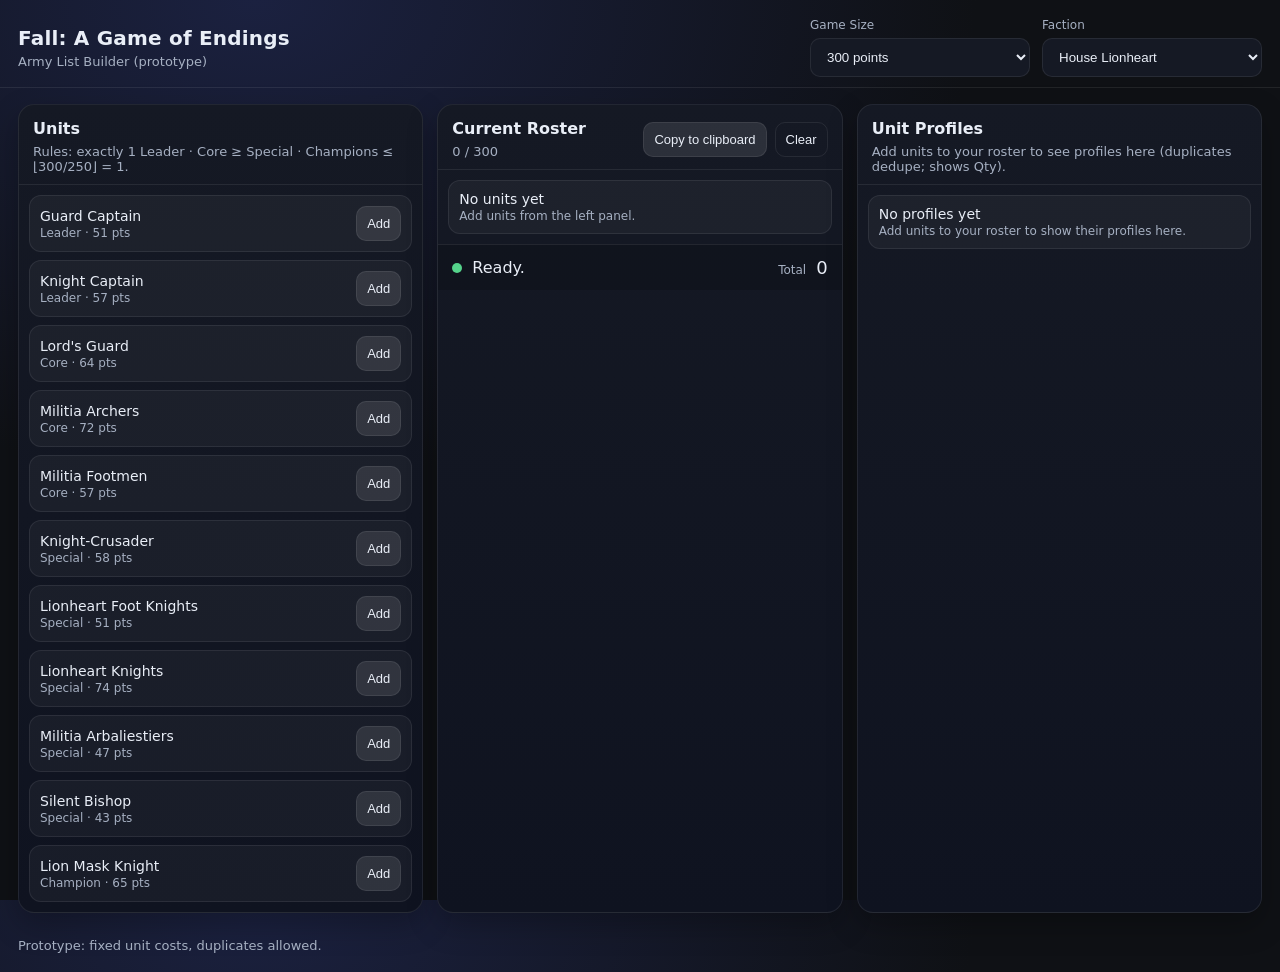
==== index.html @ e42c4bc8 "Add files via upload" ====
<!DOCTYPE html>

<html lang="en">
<head>
<meta charset="utf-8"/>
<meta content="width=device-width, initial-scale=1" name="viewport"/>
<title>Fall: A Game of Endings — List Builder</title>
<link href="./style.css" rel="stylesheet"/>
</head>
<body>
<header class="header">
<div class="header__title">
<h1>Fall: A Game of Endings</h1>
<p class="subtitle">Army List Builder (prototype)</p>
</div>
<div class="header__controls">
<label class="control">
<span>Game Size</span>
<select id="pointsLimit"></select>
</label>
<label class="control">
<span>Faction</span>
<select id="factionSelect"></select>
</label>
</div>
</header>
<main class="layout">
<section class="panel">
<div class="panel__header">
<h2>Units</h2>
<p class="muted" id="unitHelp">Select a faction to see units.</p>
</div>
<div class="list" id="unitList"></div>
</section>
<section class="panel">
<div class="panel__header rosterHeader">
<div>
<h2>Current Roster</h2>
<p class="muted" id="rosterSummary">0 / 200</p>
</div>
<div class="rosterActions">
<button class="btn" id="copyBtn">Copy to clipboard</button>
<button class="btn btn--ghost" id="clearBtn">Clear</button>
</div>
</div>
<div class="list" id="rosterList"></div>
<div class="totalBar">
<div class="totalBar__left">
<div aria-hidden="true" class="statusDot" id="statusDot"></div>
<span id="statusText">Ready.</span>
</div>
<div class="totalBar__right">
<span class="totalLabel">Total</span>
<span class="totalValue" id="totalPoints">0</span>
</div>
</div>
</section>

<section class="panel">
<div class="panel__header">
<h2>Unit Profiles</h2>
<p class="muted" id="profileHelp">Add units to your roster to see profiles here (duplicates dedupe; shows Qty).</p>
</div>
<div class="list profiles" id="profileList"></div>
</section>
</main>
<footer class="footer">
<span class="muted">Prototype: fixed unit costs, duplicates allowed.</span>
</footer>
<script src="./app.js"></script>
</body>
</html>
---- style.css ----
:root {
  --bg: #0f1115;
  --panel: #151924;
  --panel2: #0f1320;
  --text: #e9eef7;
  --muted: #a6b0c2;
  --border: rgba(255,255,255,0.08);
  --btn: rgba(255,255,255,0.10);
  --btnHover: rgba(255,255,255,0.16);
  --danger: #ff5d5d;
  --ok: #55d38b;
  --warn: #ffcc66;
}

* { box-sizing: border-box; }
html, body { height: 100%; }

body {
  margin: 0;
  font-family: system-ui, -apple-system, Segoe UI, Roboto, Arial, sans-serif;
  background: radial-gradient(1200px 800px at 20% 0%, #1b2140 0%, var(--bg) 60%);
  color: var(--text);
}

.header {
  padding: 18px 18px 10px;
  border-bottom: 1px solid var(--border);
  display: flex;
  gap: 18px;
  flex-wrap: wrap;
  align-items: center;
  justify-content: space-between;
}

.header__title h1 {
  margin: 0;
  font-size: 20px;
  letter-spacing: 0.2px;
}

.subtitle {
  margin: 4px 0 0;
  color: var(--muted);
  font-size: 13px;
}

.header__controls {
  display: flex;
  gap: 12px;
  flex-wrap: wrap;
}

.control {
  display: grid;
  gap: 6px;
  font-size: 12px;
  color: var(--muted);
}

select {
  background: var(--panel);
  color: var(--text);
  border: 1px solid var(--border);
  border-radius: 10px;
  padding: 10px 12px;
  min-width: 220px;
}

.layout {
  padding: 16px 18px 22px;
  display: grid;
  gap: 14px;
  grid-template-columns: 1fr 1fr 1fr;
}

@media (max-width: 1200px) {
  .layout { grid-template-columns: 1fr 1fr; }
}

@media (max-width: 900px) {
  .layout { grid-template-columns: 1fr; }
  select { min-width: 0; width: 100%; }
}

.panel {
  background: linear-gradient(180deg, var(--panel) 0%, var(--panel2) 100%);
  border: 1px solid var(--border);
  border-radius: 16px;
  overflow: hidden;
  box-shadow: 0 12px 30px rgba(0,0,0,0.25);
}

.panel__header {
  padding: 14px 14px 10px;
  border-bottom: 1px solid var(--border);
}

.panel__header h2 {
  margin: 0;
  font-size: 16px;
}

.muted {
  margin: 6px 0 0;
  color: var(--muted);
  font-size: 13px;
}

.rosterHeader {
  display: flex;
  align-items: center;
  justify-content: space-between;
  gap: 10px;
}

.rosterActions { display: flex; gap: 8px; }

.list { padding: 10px; display: grid; gap: 8px; }

.row {
  background: rgba(255,255,255,0.04);
  border: 1px solid var(--border);
  border-radius: 12px;
  padding: 10px 10px;
  display: flex;
  align-items: center;
  justify-content: space-between;
  gap: 10px;
}

.row__left { display: grid; gap: 2px; min-width: 0; }
.row__title {
  font-size: 14px;
  margin: 0;
  white-space: nowrap;
  overflow: hidden;
  text-overflow: ellipsis;
}
.row__meta { color: var(--muted); font-size: 12px; }

.row__right { display: flex; align-items: center; gap: 8px; }

.btn {
  background: var(--btn);
  border: 1px solid var(--border);
  color: var(--text);
  padding: 9px 10px;
  border-radius: 10px;
  cursor: pointer;
  font-size: 13px;
}
.btn:hover { background: var(--btnHover); }

.btn--ghost {
  background: transparent;
}

.qty {
  display: inline-flex;
  align-items: center;
  gap: 6px;
  border: 1px solid var(--border);
  border-radius: 10px;
  padding: 6px 8px;
  background: rgba(0,0,0,0.15);
}

.qty__num {
  min-width: 22px;
  text-align: center;
  font-variant-numeric: tabular-nums;
}

.smallBtn {
  width: 30px;
  height: 30px;
  border-radius: 9px;
  padding: 0;
}

.totalBar {
  display: flex;
  justify-content: space-between;
  align-items: center;
  padding: 12px 14px;
  border-top: 1px solid var(--border);
  background: rgba(0,0,0,0.18);
}

.totalBar__left { display: flex; align-items: center; gap: 10px; }
.statusDot {
  width: 10px;
  height: 10px;
  border-radius: 999px;
  background: var(--ok);
}
.totalBar__right { display: flex; align-items: baseline; gap: 10px; }
.totalLabel { color: var(--muted); font-size: 12px; }
.totalValue { font-size: 18px; font-variant-numeric: tabular-nums; }

.footer {
  padding: 0 18px 18px;
}


/* Profiles */
.profiles .row { align-items: flex-start; }
.profileCard {
  padding: 10px 12px;
  border: 1px solid var(--border);
  border-radius: 14px;
  background: rgba(255,255,255,0.03);
}
.profileCard + .profileCard { margin-top: 10px; }
.profileTop {
  display: flex;
  justify-content: space-between;
  gap: 10px;
  align-items: baseline;
}
.profileName { margin: 0; font-size: 15px; }
.profileMeta { color: var(--muted); font-size: 12px; }
.profileLine { margin: 6px 0 0; color: var(--muted); font-size: 12px; }
.profileGrid {
  margin-top: 10px;
  display: grid;
  grid-template-columns: repeat(2, minmax(0, 1fr));
  gap: 8px 12px;
}
.profileGrid .kv { display: flex; justify-content: space-between; gap: 10px; font-size: 12px; }
.profileGrid .k { color: var(--muted); }
.profileSection { margin-top: 10px; }
.profileSectionTitle { margin: 0 0 6px; font-size: 12px; color: var(--muted); letter-spacing: 0.04em; text-transform: uppercase; }
.profileList { margin: 0; padding-left: 16px; }
.profileList li { margin: 2px 0; }
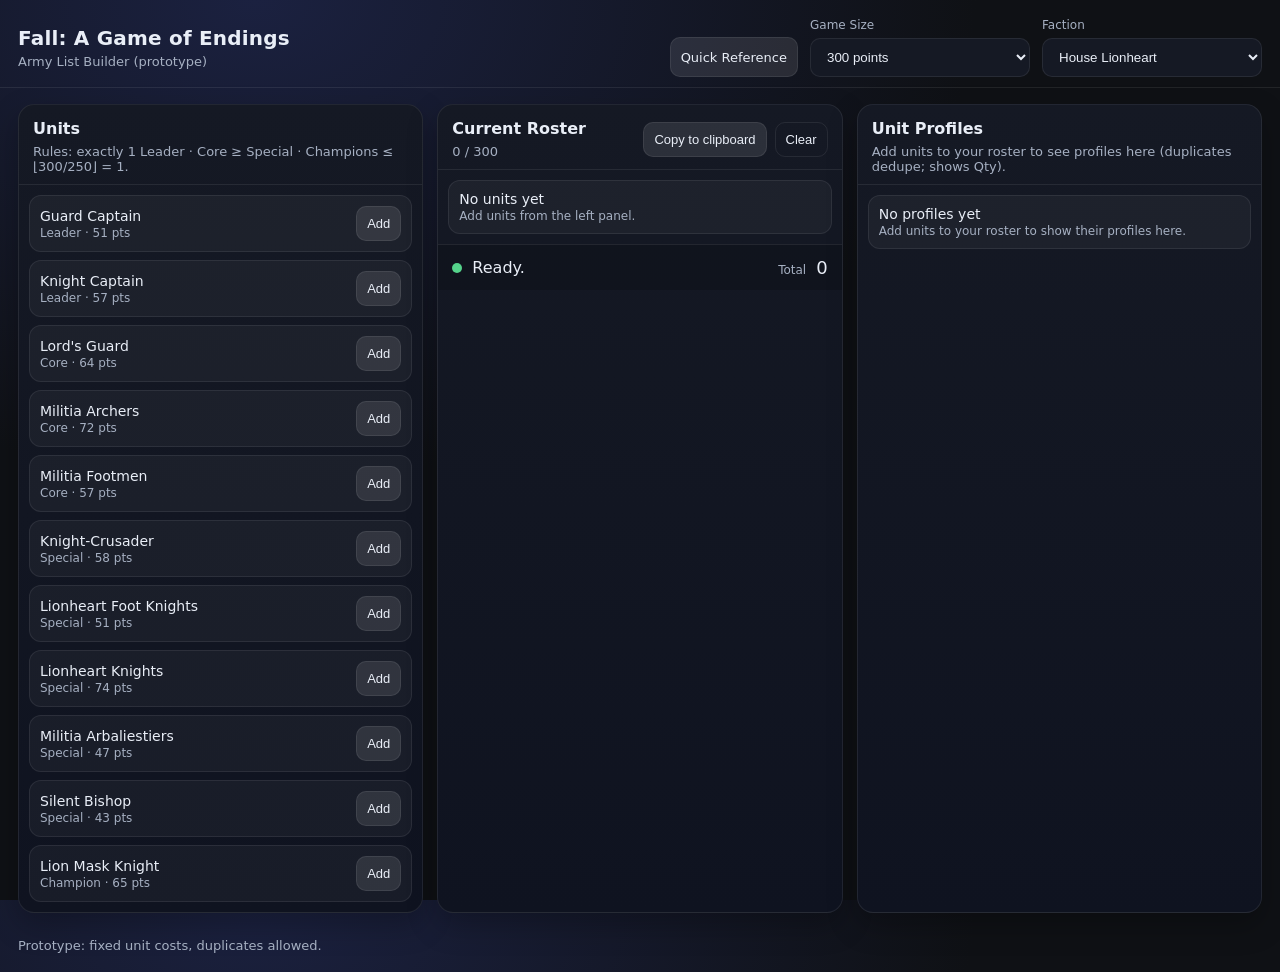
==== commit 6e5c167b: "Update index.html" ====
--- a/index.html
+++ b/index.html
@@ -14,6 +14,7 @@
 <p class="subtitle">Army List Builder (prototype)</p>
 </div>
 <div class="header__controls">
+<a class="btn headerLink" href="./charts.html" target="_blank" rel="noopener noreferrer">Quick Reference</a>
 <label class="control">
 <span>Game Size</span>
 <select id="pointsLimit"></select>
--- a/style.css
+++ b/style.css
@@ -48,6 +48,15 @@
   display: flex;
   gap: 12px;
   flex-wrap: wrap;
+  align-items: flex-end;
+}
+
+.headerLink {
+  text-decoration: none;
+  display: inline-flex;
+  align-items: center;
+  justify-content: center;
+  height: 40px;
 }
 
 .control {
@@ -73,6 +82,10 @@
   grid-template-columns: 1fr 1fr 1fr;
 }
 
+.layout--single {
+  grid-template-columns: 1fr;
+}
+
 @media (max-width: 1200px) {
   .layout { grid-template-columns: 1fr 1fr; }
 }
@@ -93,6 +106,10 @@
 .panel__header {
   padding: 14px 14px 10px;
   border-bottom: 1px solid var(--border);
+}
+
+.panel__body {
+  padding: 12px 14px 14px;
 }
 
 .panel__header h2 {
@@ -200,6 +217,38 @@
 
 .footer {
   padding: 0 18px 18px;
+}
+
+/* Quick Reference tables */
+.tableWrap {
+  width: 100%;
+  overflow-x: auto;
+  -webkit-overflow-scrolling: touch;
+}
+
+.refTable {
+  width: 100%;
+  border-collapse: collapse;
+  min-width: 560px;
+}
+
+.refTable th,
+.refTable td {
+  text-align: left;
+  padding: 10px 10px;
+  border-bottom: 1px solid var(--border);
+  vertical-align: top;
+  font-size: 13px;
+}
+
+.refTable thead th {
+  color: var(--muted);
+  font-weight: 600;
+  background: rgba(0,0,0,0.12);
+}
+
+.refNote {
+  margin-top: 10px;
 }
 
 
